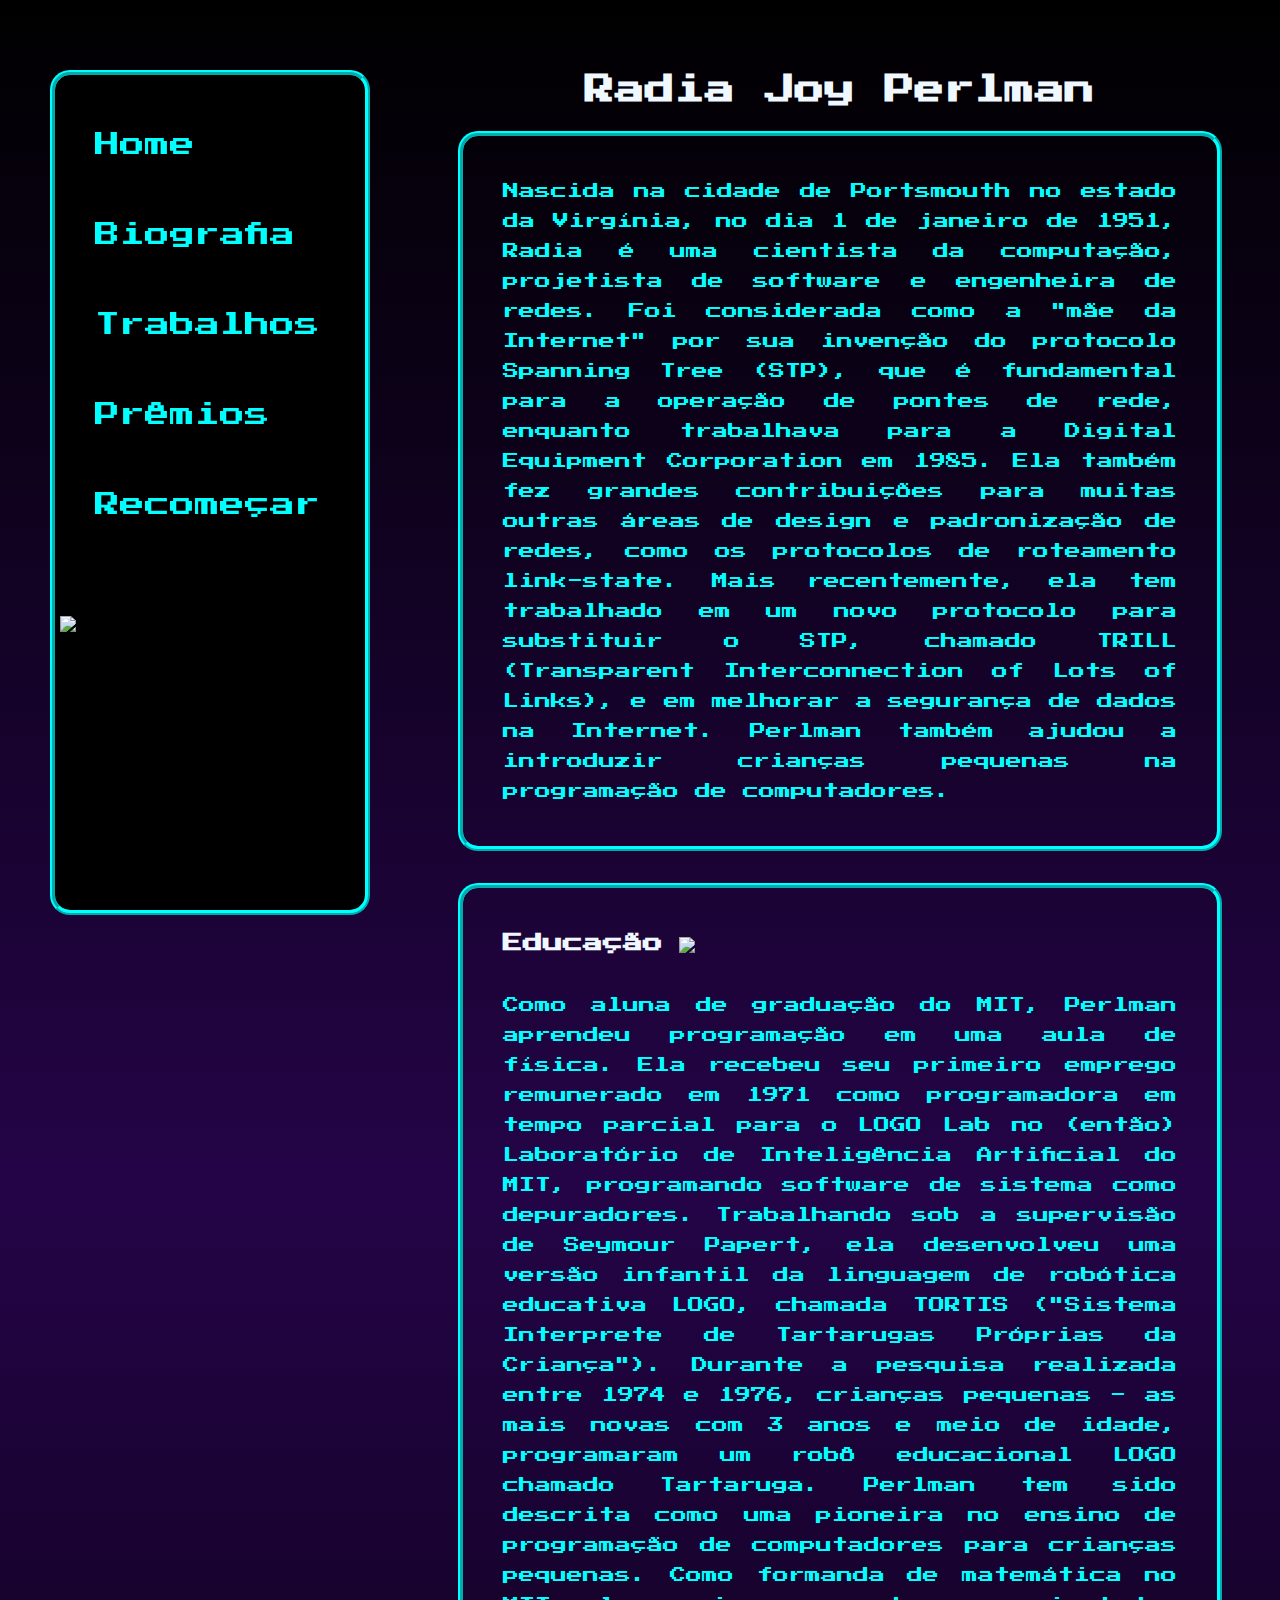
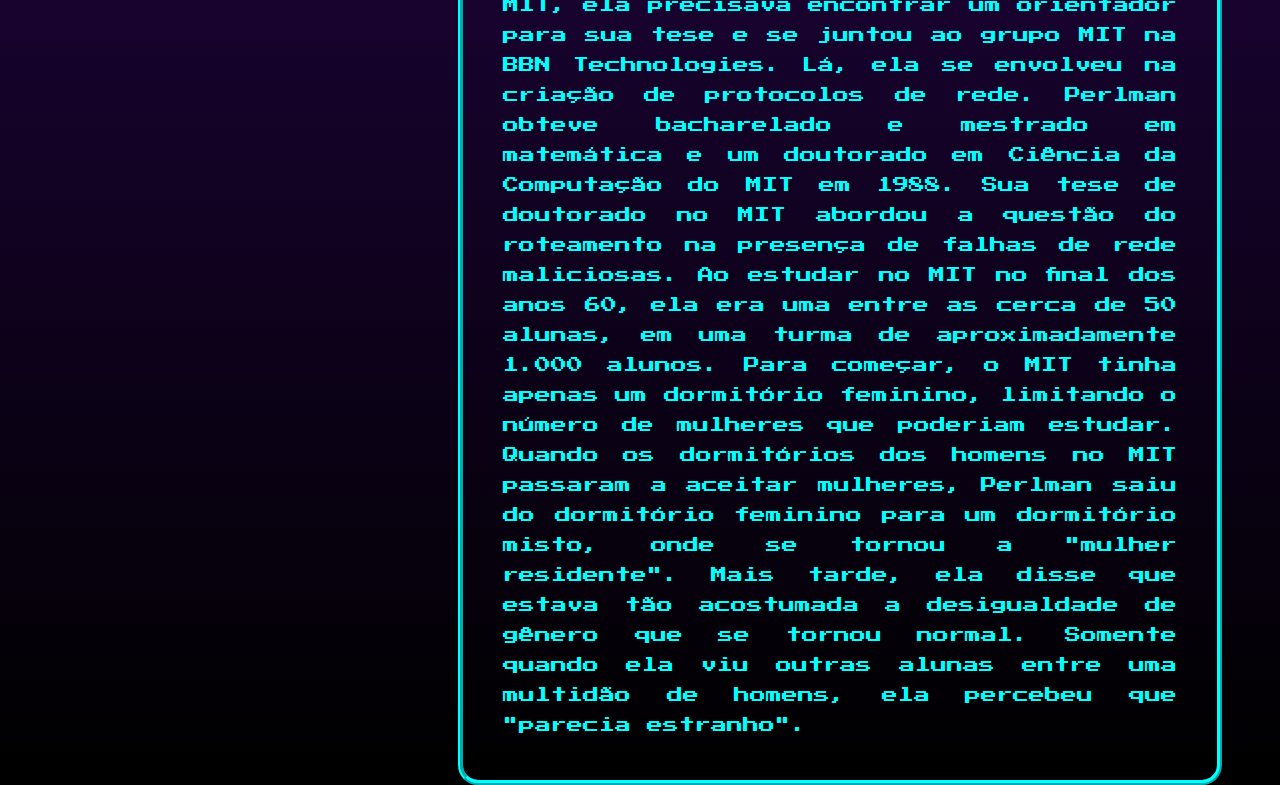
==== html/biografia.html @ 740bf81b "meu primeiro commit" ====
<!DOCTYPE html>
<html lang="pt-BR">

<head>
    <meta charset="utf-8">
    <meta name="author" content="Thayna Angare">
    <meta name="description" content="Biografia - Radia Perlman">

    <link rel="icon" href="Pictures/pc_antigo2.jpg">
    <link rel="stylesheet" href="/css/biografia.css">

    <title>Radia Perlman - Biografia
    </title>

</head>

<body>
    <div>
        <nav alt="navegação" class="nav">
            <ul><br>
                <a href="./home.html">
                    <li>Home</li>
                </a><br><br><br>
                <a href="./biografia.html">
                    <li>Biografia</li>
                </a><br><br><br>
                <a href="./trabalhos.html">
                    <li>Trabalhos</li>
                </a><br><br><br>
                <a href="./premios.html">
                    <li>Prêmios</li>
                </a><br><br><br>
                <a href="./reiniciar.html">
                    <li>Recomeçar</li>
                </a>

            </ul>
            <div class="navImage"><img src="Pictures/retro-computer.gif"></div>
        </nav>
    </div>
    <div>
        <img src="Pictures/WOmakersCode.png" alt="WoMakersCodeLogo" class="wo_makers_code">
    </div>
    <div>
        <h2 class="title">Radia Joy Perlman</h2>
        <p alt="biografia" class="text">
            Nascida na cidade de Portsmouth no estado da Virgínia, no dia 1 de janeiro de 1951, Radia é uma cientista da
            computação, projetista de software e engenheira de redes.
            Foi considerada como a "mãe da Internet" por sua invenção do protocolo Spanning Tree (STP), que é
            fundamental
            para a operação de pontes de rede, enquanto trabalhava para a Digital Equipment Corporation em 1985.
            Ela também fez grandes contribuições para muitas outras áreas de design e padronização de redes, como os
            protocolos de roteamento link-state.
            Mais recentemente, ela tem trabalhado em um novo protocolo para substituir o STP, chamado TRILL (Transparent
            Interconnection of Lots of Links), e em melhorar a segurança de dados na Internet.
            Perlman também ajudou a introduzir crianças pequenas na programação de computadores.
        </p>

        <p alt="educação" class="text">
            <strong class="sub_title">Educação</strong>
            <img src="Pictures/capelo.png">
            <br><br>
            Como aluna de graduação do MIT, Perlman aprendeu programação em uma aula de física. Ela recebeu seu primeiro
            emprego remunerado em 1971 como programadora em tempo parcial para o LOGO Lab no (então) Laboratório de
            Inteligência Artificial do MIT, programando software de sistema como depuradores.

            Trabalhando sob a supervisão de Seymour Papert, ela desenvolveu uma versão infantil da linguagem de robótica
            educativa LOGO, chamada TORTIS ("Sistema Interprete de Tartarugas Próprias da Criança"). Durante a pesquisa
            realizada entre 1974 e 1976, crianças pequenas - as mais novas com 3 anos e meio de idade, programaram um
            robô educacional LOGO chamado Tartaruga. Perlman tem sido descrita como uma pioneira no ensino de
            programação de computadores para crianças pequenas.

            Como formanda de matemática no MIT, ela precisava encontrar um orientador para sua tese e se juntou ao grupo
            MIT na BBN Technologies. Lá, ela se envolveu na criação de protocolos de rede. Perlman obteve bacharelado
            e mestrado em matemática e um doutorado em Ciência da Computação do MIT em 1988. Sua tese de doutorado
            no MIT abordou a questão do roteamento na presença de falhas de rede maliciosas.

            Ao estudar no MIT no final dos anos 60, ela era uma entre as cerca de 50 alunas, em uma turma de
            aproximadamente 1.000 alunos. Para começar, o MIT tinha apenas um dormitório feminino, limitando o número de
            mulheres que poderiam estudar. Quando os dormitórios dos homens no MIT passaram a aceitar mulheres, Perlman
            saiu do dormitório feminino para um dormitório misto, onde se tornou a "mulher residente". Mais tarde, ela
            disse que estava tão acostumada a desigualdade de gênero que se tornou normal. Somente quando ela viu outras
            alunas entre uma multidão de homens, ela percebeu que "parecia estranho".
        </p>
    </div>
</body>

</html>
---- css/biografia.css ----
@import url('https://fonts.googleapis.com/css2?family=Press+Start+2P&display=swap');

* {

    box-sizing: border-box;
    font-family: 'Press Start 2P', cursive;
}


body {
    background: linear-gradient(to bottom, #000000, #240447, #000000);
    min-height: 100vh;
}

.nav {
    position: fixed;
    width: 320px;
    height: 845px;
    top: 70px;
    left: 50px;
    color: #00ffff;
    font-size: 25px;
    text-align: justify;
    border: ridge 5px #00ffff;
    border-radius: 20px;
    background-color: #000000;
    line-height: 30px;
}

li {
    list-style: none;
}

.navImage {
    position: fixed;
    left: 60px;
    top: 605px;
}

a {
    display: block;
    position: fixed;
    color: #00ffff;
    text-decoration: none;
}

a:hover {
    display: block;
    position: fixed;
    color: #ff00fe;
    background-color: black;
    border: #ff00fe 2px dotted;
    border-radius: 15px;
    padding: 15px;
}

a:active {
    display: block;
    position: fixed;
    color: white;
    background-color: #ff00fe;
    border-radius: 10px;
    padding: 10px;

}

.wo_makers_code {
    position: fixed;
    left: 1750px;
    top: 20px;
    width: 150px;
}


.text {
    display: inline-block;
    position: relative;
    margin-right: 50px;
    margin-left: 450px;
    color: #00ffff;
    top: 35px;
    border: ridge 5px #00ffff;
    border-radius: 20px;
    padding: 40px;
    text-align: justify;
    line-height: 30px;
}

.title {

    position: relative;
    margin-right: 50px;
    margin-left: 450px;
    color: aliceblue;
    top: 50px;
    text-align: center;
    line-height: 30px;
    font-size: 30px;
}

.sub_title {
    font-size: 20px;
    color: aliceblue;
}
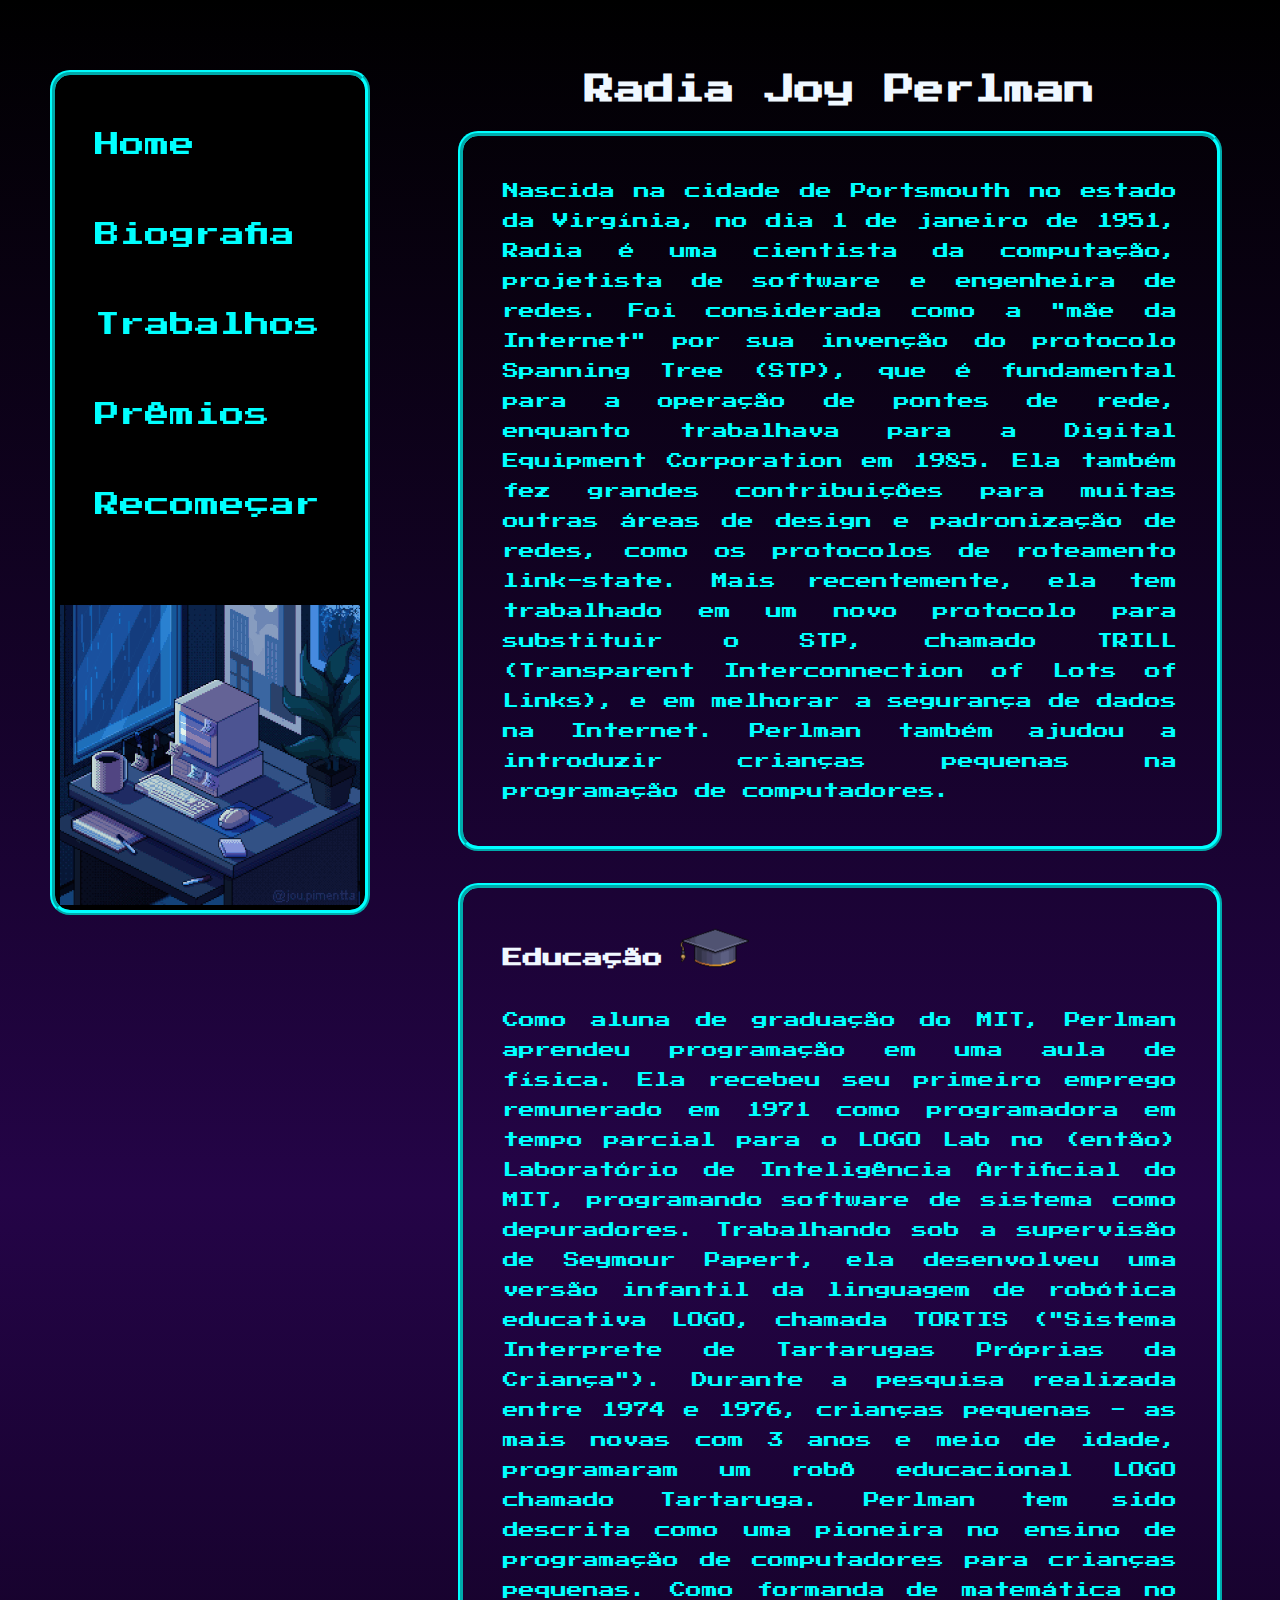
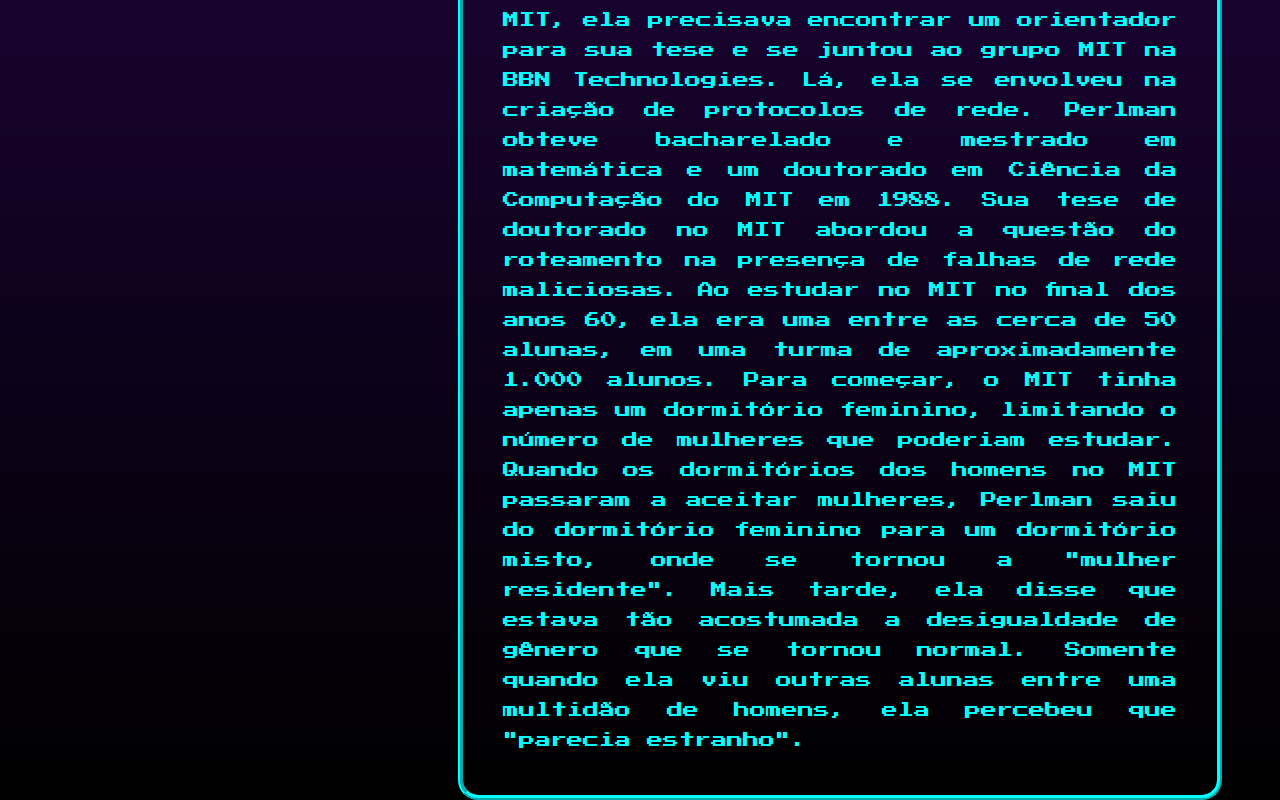
==== commit 57758eaa: "Arquivos atualizados" ====
--- a/html/biografia.html
+++ b/html/biografia.html
@@ -1,88 +1,88 @@
-<!DOCTYPE html>
-<html lang="pt-BR">
-
-<head>
-    <meta charset="utf-8">
-    <meta name="author" content="Thayna Angare">
-    <meta name="description" content="Biografia - Radia Perlman">
-
-    <link rel="icon" href="Pictures/pc_antigo2.jpg">
-    <link rel="stylesheet" href="/css/biografia.css">
-
-    <title>Radia Perlman - Biografia
-    </title>
-
-</head>
-
-<body>
-    <div>
-        <nav alt="navegação" class="nav">
-            <ul><br>
-                <a href="./home.html">
-                    <li>Home</li>
-                </a><br><br><br>
-                <a href="./biografia.html">
-                    <li>Biografia</li>
-                </a><br><br><br>
-                <a href="./trabalhos.html">
-                    <li>Trabalhos</li>
-                </a><br><br><br>
-                <a href="./premios.html">
-                    <li>Prêmios</li>
-                </a><br><br><br>
-                <a href="./reiniciar.html">
-                    <li>Recomeçar</li>
-                </a>
-
-            </ul>
-            <div class="navImage"><img src="Pictures/retro-computer.gif"></div>
-        </nav>
-    </div>
-    <div>
-        <img src="Pictures/WOmakersCode.png" alt="WoMakersCodeLogo" class="wo_makers_code">
-    </div>
-    <div>
-        <h2 class="title">Radia Joy Perlman</h2>
-        <p alt="biografia" class="text">
-            Nascida na cidade de Portsmouth no estado da Virgínia, no dia 1 de janeiro de 1951, Radia é uma cientista da
-            computação, projetista de software e engenheira de redes.
-            Foi considerada como a "mãe da Internet" por sua invenção do protocolo Spanning Tree (STP), que é
-            fundamental
-            para a operação de pontes de rede, enquanto trabalhava para a Digital Equipment Corporation em 1985.
-            Ela também fez grandes contribuições para muitas outras áreas de design e padronização de redes, como os
-            protocolos de roteamento link-state.
-            Mais recentemente, ela tem trabalhado em um novo protocolo para substituir o STP, chamado TRILL (Transparent
-            Interconnection of Lots of Links), e em melhorar a segurança de dados na Internet.
-            Perlman também ajudou a introduzir crianças pequenas na programação de computadores.
-        </p>
-
-        <p alt="educação" class="text">
-            <strong class="sub_title">Educação</strong>
-            <img src="Pictures/capelo.png">
-            <br><br>
-            Como aluna de graduação do MIT, Perlman aprendeu programação em uma aula de física. Ela recebeu seu primeiro
-            emprego remunerado em 1971 como programadora em tempo parcial para o LOGO Lab no (então) Laboratório de
-            Inteligência Artificial do MIT, programando software de sistema como depuradores.
-
-            Trabalhando sob a supervisão de Seymour Papert, ela desenvolveu uma versão infantil da linguagem de robótica
-            educativa LOGO, chamada TORTIS ("Sistema Interprete de Tartarugas Próprias da Criança"). Durante a pesquisa
-            realizada entre 1974 e 1976, crianças pequenas - as mais novas com 3 anos e meio de idade, programaram um
-            robô educacional LOGO chamado Tartaruga. Perlman tem sido descrita como uma pioneira no ensino de
-            programação de computadores para crianças pequenas.
-
-            Como formanda de matemática no MIT, ela precisava encontrar um orientador para sua tese e se juntou ao grupo
-            MIT na BBN Technologies. Lá, ela se envolveu na criação de protocolos de rede. Perlman obteve bacharelado
-            e mestrado em matemática e um doutorado em Ciência da Computação do MIT em 1988. Sua tese de doutorado
-            no MIT abordou a questão do roteamento na presença de falhas de rede maliciosas.
-
-            Ao estudar no MIT no final dos anos 60, ela era uma entre as cerca de 50 alunas, em uma turma de
-            aproximadamente 1.000 alunos. Para começar, o MIT tinha apenas um dormitório feminino, limitando o número de
-            mulheres que poderiam estudar. Quando os dormitórios dos homens no MIT passaram a aceitar mulheres, Perlman
-            saiu do dormitório feminino para um dormitório misto, onde se tornou a "mulher residente". Mais tarde, ela
-            disse que estava tão acostumada a desigualdade de gênero que se tornou normal. Somente quando ela viu outras
-            alunas entre uma multidão de homens, ela percebeu que "parecia estranho".
-        </p>
-    </div>
-</body>
-
+<!DOCTYPE html>
+<html lang="pt-BR">
+
+<head>
+    <meta charset="utf-8">
+    <meta name="author" content="Thayna Angare">
+    <meta name="description" content="Biografia - Radia Perlman">
+
+    <link rel="icon" href="../Pictures/pc_antigo2.jpg">
+    <link rel="stylesheet" href="../css/biografia.css">
+
+    <title>Radia Perlman - Biografia
+    </title>
+
+</head>
+
+<body>
+    <div>
+        <nav alt="navegação" class="nav">
+            <ul><br>
+                <a href="./home.html">
+                    <li>Home</li>
+                </a><br><br><br>
+                <a href="./biografia.html">
+                    <li>Biografia</li>
+                </a><br><br><br>
+                <a href="./trabalhos.html">
+                    <li>Trabalhos</li>
+                </a><br><br><br>
+                <a href="./premios.html">
+                    <li>Prêmios</li>
+                </a><br><br><br>
+                <a href="./reiniciar.html">
+                    <li>Recomeçar</li>
+                </a>
+
+            </ul>
+            <div class="navImage"><img src="../Pictures/retro-computer.gif"></div>
+        </nav>
+    </div>
+    <div>
+        <img src="../Pictures/WOmakersCode.png" alt="WoMakersCodeLogo" class="wo_makers_code">
+    </div>
+    <div>
+        <h2 class="title">Radia Joy Perlman</h2>
+        <p alt="biografia" class="text">
+            Nascida na cidade de Portsmouth no estado da Virgínia, no dia 1 de janeiro de 1951, Radia é uma cientista da
+            computação, projetista de software e engenheira de redes.
+            Foi considerada como a "mãe da Internet" por sua invenção do protocolo Spanning Tree (STP), que é
+            fundamental
+            para a operação de pontes de rede, enquanto trabalhava para a Digital Equipment Corporation em 1985.
+            Ela também fez grandes contribuições para muitas outras áreas de design e padronização de redes, como os
+            protocolos de roteamento link-state.
+            Mais recentemente, ela tem trabalhado em um novo protocolo para substituir o STP, chamado TRILL (Transparent
+            Interconnection of Lots of Links), e em melhorar a segurança de dados na Internet.
+            Perlman também ajudou a introduzir crianças pequenas na programação de computadores.
+        </p>
+
+        <p alt="educação" class="text">
+            <strong class="sub_title">Educação</strong>
+            <img src="../Pictures/capelo.png">
+            <br><br>
+            Como aluna de graduação do MIT, Perlman aprendeu programação em uma aula de física. Ela recebeu seu primeiro
+            emprego remunerado em 1971 como programadora em tempo parcial para o LOGO Lab no (então) Laboratório de
+            Inteligência Artificial do MIT, programando software de sistema como depuradores.
+
+            Trabalhando sob a supervisão de Seymour Papert, ela desenvolveu uma versão infantil da linguagem de robótica
+            educativa LOGO, chamada TORTIS ("Sistema Interprete de Tartarugas Próprias da Criança"). Durante a pesquisa
+            realizada entre 1974 e 1976, crianças pequenas - as mais novas com 3 anos e meio de idade, programaram um
+            robô educacional LOGO chamado Tartaruga. Perlman tem sido descrita como uma pioneira no ensino de
+            programação de computadores para crianças pequenas.
+
+            Como formanda de matemática no MIT, ela precisava encontrar um orientador para sua tese e se juntou ao grupo
+            MIT na BBN Technologies. Lá, ela se envolveu na criação de protocolos de rede. Perlman obteve bacharelado
+            e mestrado em matemática e um doutorado em Ciência da Computação do MIT em 1988. Sua tese de doutorado
+            no MIT abordou a questão do roteamento na presença de falhas de rede maliciosas.
+
+            Ao estudar no MIT no final dos anos 60, ela era uma entre as cerca de 50 alunas, em uma turma de
+            aproximadamente 1.000 alunos. Para começar, o MIT tinha apenas um dormitório feminino, limitando o número de
+            mulheres que poderiam estudar. Quando os dormitórios dos homens no MIT passaram a aceitar mulheres, Perlman
+            saiu do dormitório feminino para um dormitório misto, onde se tornou a "mulher residente". Mais tarde, ela
+            disse que estava tão acostumada a desigualdade de gênero que se tornou normal. Somente quando ela viu outras
+            alunas entre uma multidão de homens, ela percebeu que "parecia estranho".
+        </p>
+    </div>
+</body>
+
 </html>